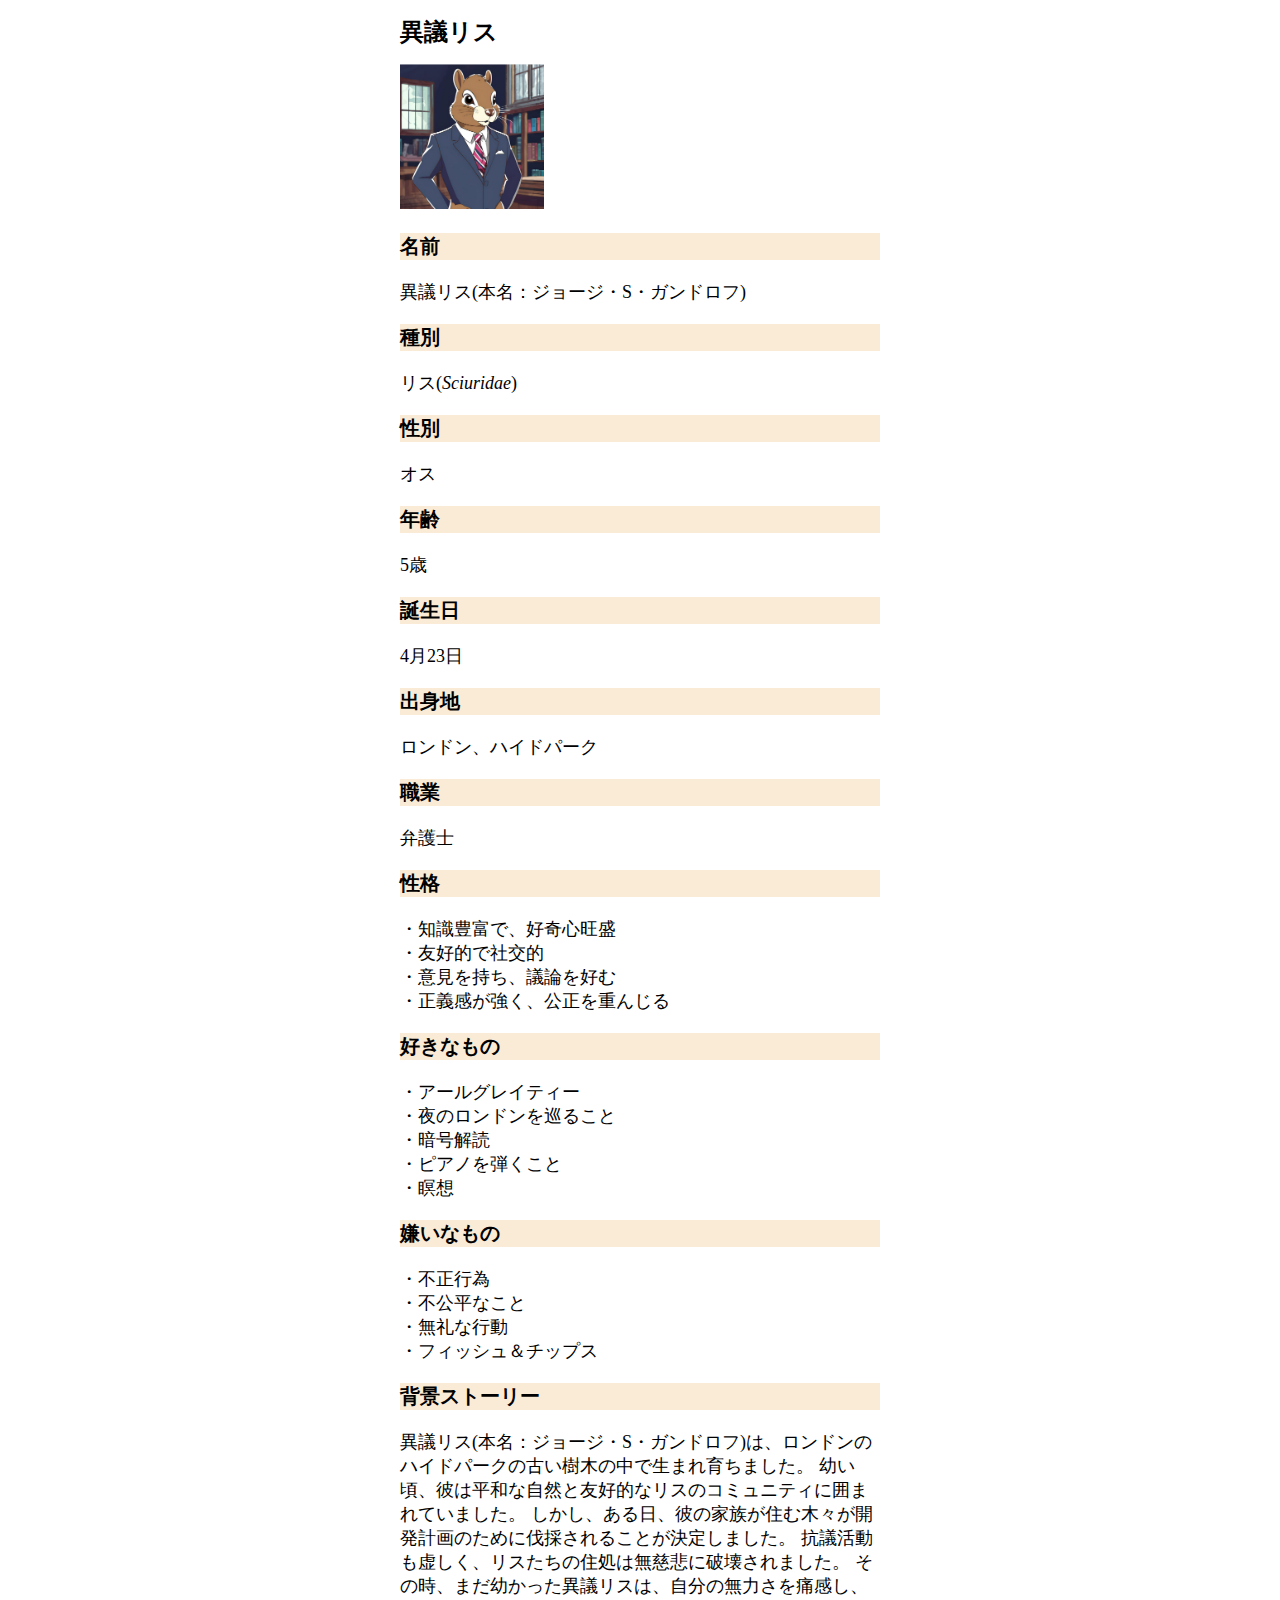
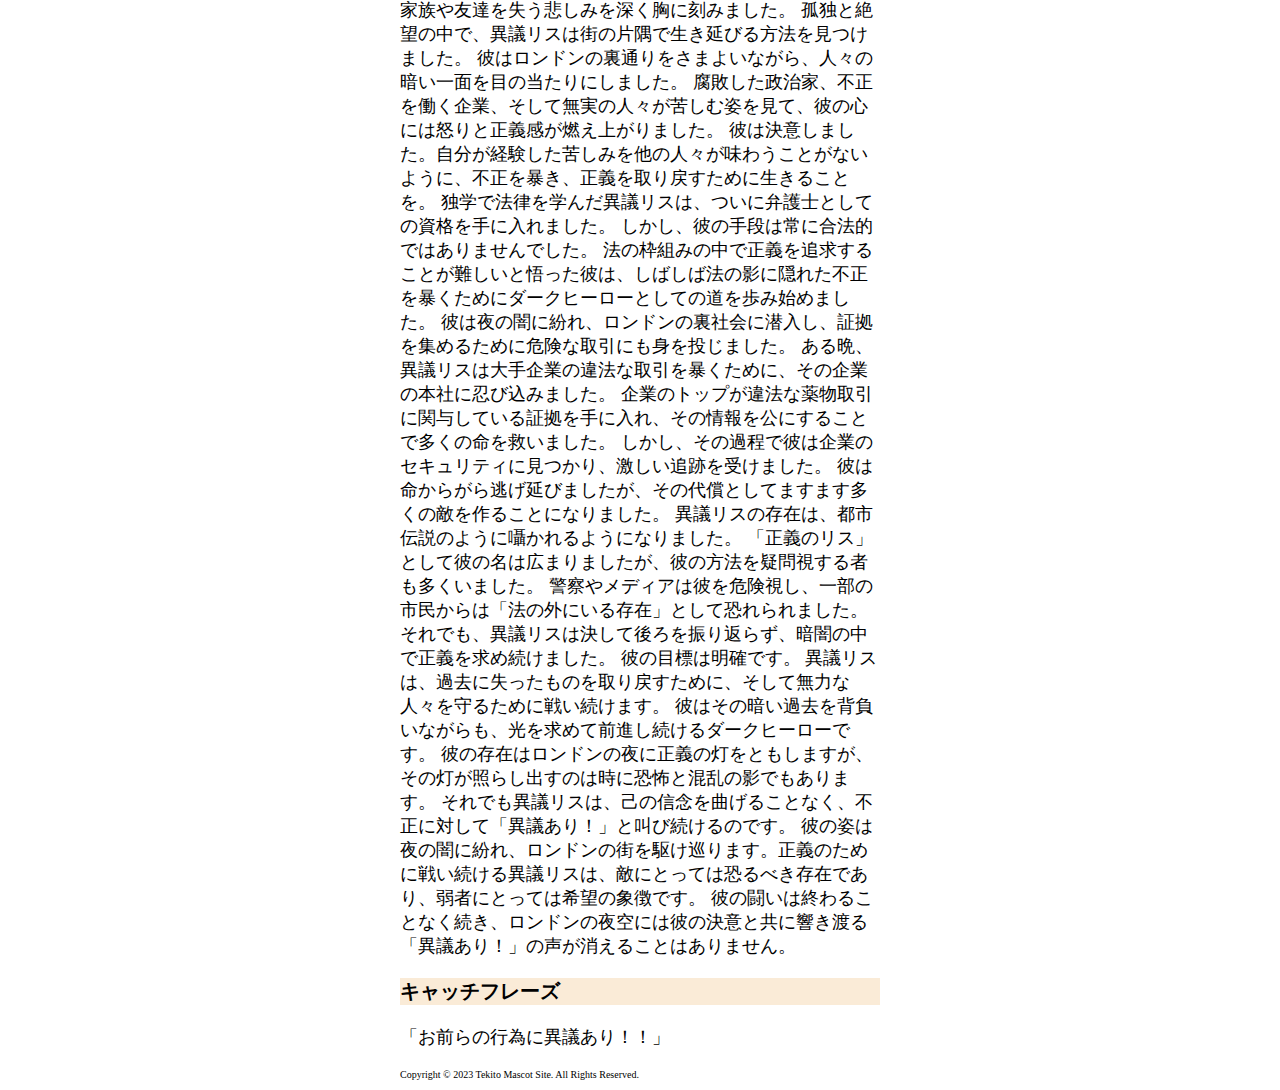
==== index.html @ c657bfdb "Update and rename info.html to index.html" ====
<!DOCTYPE html>
<html lang="en">
<head>
    <meta charset="UTF-8">
    <meta name="viewport" content="width=device-width, initial-scale=1.0">
    <title>異議リス/プロフィール</title>
    <link href="style/info.css" rel="stylesheet">
</head>
<body>
    <h1>異議リス</h1>
    <div class="images">
        <img src="images/異議リスpng.png" alt="異議リス" class="igirisu">
    </div>
    <div class="profile">
        <p class="topic" id="name">
            名前
        </p>
        <p class="content" id="nameC">
            異議リス(本名：ジョージ・S・ガンドロフ)
        </p>
        <p class="topic" id="species">
            種別
        </p>
        <p class="content" id="speciesC">
            リス(<i>Sciuridae</i>)
        </p>
        <p class="topic" id="sex">
            性別
        </p>
        <p class="content" id="sexC">
            オス
        </p>
        <p class="topic" id="years">
            年齢
        </p>
        <p class="content" id="yearsC">
            5歳
        </p>
        <p class="topic" id="birthday">
            誕生日
        </p>
        <p class="content" id="birthdayC">
            4月23日
        </p>
        <p class="topic" id="from">
            出身地
        </p>
        <p class="content" id="fromC">
            ロンドン、ハイドパーク
        </p>
        <p class="topic" id="work">
            職業
        </p>
        <p class="content" id="workC">
            弁護士
        </p>
        <p class="topic" id="character">
            性格
        </p>
        <p class="content" id="caracterC">
            ・知識豊富で、好奇心旺盛<br>
            ・友好的で社交的<br>
            ・意見を持ち、議論を好む<br>
            ・正義感が強く、公正を重んじる
        </p>
        <p class="topic" id="like">
            好きなもの
        </p>
        <p class="content" id="likeC">
            ・アールグレイティー<br>
            ・夜のロンドンを巡ること<br>
            ・暗号解読<br>
            ・ピアノを弾くこと<br>
            ・瞑想            
        </p>
        <p class="topic" id="hate">
            嫌いなもの
        </p>
        <p class="content" id="hateC">
            ・不正行為<br>
            ・不公平なこと<br>
            ・無礼な行動<br>
            ・フィッシュ＆チップス
        </p>
        <p class="topic" id="story">
            背景ストーリー
        </p>
        <p class="content" id="storyC">
            異議リス(本名：ジョージ・S・ガンドロフ)は、ロンドンのハイドパークの古い樹木の中で生まれ育ちました。
            幼い頃、彼は平和な自然と友好的なリスのコミュニティに囲まれていました。
            しかし、ある日、彼の家族が住む木々が開発計画のために伐採されることが決定しました。
            抗議活動も虚しく、リスたちの住処は無慈悲に破壊されました。
            その時、まだ幼かった異議リスは、自分の無力さを痛感し、家族や友達を失う悲しみを深く胸に刻みました。
            孤独と絶望の中で、異議リスは街の片隅で生き延びる方法を見つけました。
            彼はロンドンの裏通りをさまよいながら、人々の暗い一面を目の当たりにしました。
            腐敗した政治家、不正を働く企業、そして無実の人々が苦しむ姿を見て、彼の心には怒りと正義感が燃え上がりました。
            彼は決意しました。自分が経験した苦しみを他の人々が味わうことがないように、不正を暴き、正義を取り戻すために生きることを。
            独学で法律を学んだ異議リスは、ついに弁護士としての資格を手に入れました。
            しかし、彼の手段は常に合法的ではありませんでした。
            法の枠組みの中で正義を追求することが難しいと悟った彼は、しばしば法の影に隠れた不正を暴くためにダークヒーローとしての道を歩み始めました。
            彼は夜の闇に紛れ、ロンドンの裏社会に潜入し、証拠を集めるために危険な取引にも身を投じました。
            ある晩、異議リスは大手企業の違法な取引を暴くために、その企業の本社に忍び込みました。
            企業のトップが違法な薬物取引に関与している証拠を手に入れ、その情報を公にすることで多くの命を救いました。
            しかし、その過程で彼は企業のセキュリティに見つかり、激しい追跡を受けました。
            彼は命からがら逃げ延びましたが、その代償としてますます多くの敵を作ることになりました。
            異議リスの存在は、都市伝説のように囁かれるようになりました。
            「正義のリス」として彼の名は広まりましたが、彼の方法を疑問視する者も多くいました。
            警察やメディアは彼を危険視し、一部の市民からは「法の外にいる存在」として恐れられました。
            それでも、異議リスは決して後ろを振り返らず、暗闇の中で正義を求め続けました。
            彼の目標は明確です。
            異議リスは、過去に失ったものを取り戻すために、そして無力な人々を守るために戦い続けます。
            彼はその暗い過去を背負いながらも、光を求めて前進し続けるダークヒーローです。
            彼の存在はロンドンの夜に正義の灯をともしますが、その灯が照らし出すのは時に恐怖と混乱の影でもあります。
            それでも異議リスは、己の信念を曲げることなく、不正に対して「異議あり！」と叫び続けるのです。
            彼の姿は夜の闇に紛れ、ロンドンの街を駆け巡ります。正義のために戦い続ける異議リスは、敵にとっては恐るべき存在であり、弱者にとっては希望の象徴です。
            彼の闘いは終わることなく続き、ロンドンの夜空には彼の決意と共に響き渡る「異議あり！」の声が消えることはありません。
        </p>
        <p class="topic" id="phrase">
            キャッチフレーズ
        </p>
        <p class="content" id="phraseC">
            「お前らの行為に異議あり！！」
        </p>
    </div>
    <footer>
        <small>
          Copyright © 2023 Tekito Mascot Site. All Rights Reserved.
        </small>
      </footer>
</body>
</html>
<script type="text/javascript" src="info.js"></script>
---- style/info.css ----
body{
    margin-left: 400px;
    margin-right: 400px;
    font-size: 12px;
}
.topic{
    font-size: 20px;
    font-weight: bold;
    background-color: antiquewhite;
}

.content{
    font-size:18px
}
.igirisu{
    height: 30%;
    width:  30%;
}
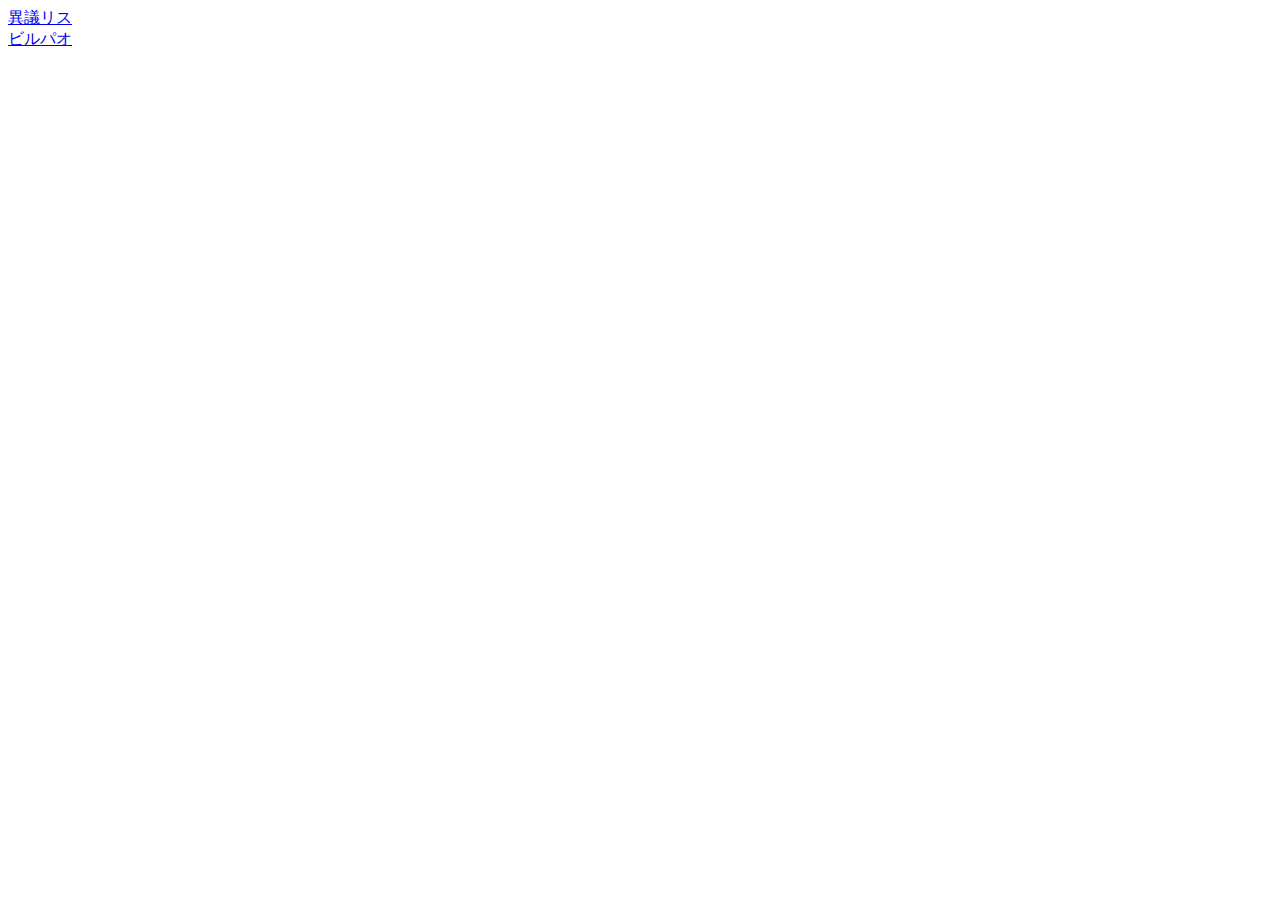
==== commit 951b394d: "Add files via upload" ====
--- a/index.html
+++ b/index.html
@@ -3,130 +3,11 @@
 <head>
     <meta charset="UTF-8">
     <meta name="viewport" content="width=device-width, initial-scale=1.0">
-    <title>異議リス/プロフィール</title>
-    <link href="style/info.css" rel="stylesheet">
+    <title>空想マスコット/メニュー</title>
 </head>
 <body>
-    <h1>異議リス</h1>
-    <div class="images">
-        <img src="images/異議リスpng.png" alt="異議リス" class="igirisu">
-    </div>
-    <div class="profile">
-        <p class="topic" id="name">
-            名前
-        </p>
-        <p class="content" id="nameC">
-            異議リス(本名：ジョージ・S・ガンドロフ)
-        </p>
-        <p class="topic" id="species">
-            種別
-        </p>
-        <p class="content" id="speciesC">
-            リス(<i>Sciuridae</i>)
-        </p>
-        <p class="topic" id="sex">
-            性別
-        </p>
-        <p class="content" id="sexC">
-            オス
-        </p>
-        <p class="topic" id="years">
-            年齢
-        </p>
-        <p class="content" id="yearsC">
-            5歳
-        </p>
-        <p class="topic" id="birthday">
-            誕生日
-        </p>
-        <p class="content" id="birthdayC">
-            4月23日
-        </p>
-        <p class="topic" id="from">
-            出身地
-        </p>
-        <p class="content" id="fromC">
-            ロンドン、ハイドパーク
-        </p>
-        <p class="topic" id="work">
-            職業
-        </p>
-        <p class="content" id="workC">
-            弁護士
-        </p>
-        <p class="topic" id="character">
-            性格
-        </p>
-        <p class="content" id="caracterC">
-            ・知識豊富で、好奇心旺盛<br>
-            ・友好的で社交的<br>
-            ・意見を持ち、議論を好む<br>
-            ・正義感が強く、公正を重んじる
-        </p>
-        <p class="topic" id="like">
-            好きなもの
-        </p>
-        <p class="content" id="likeC">
-            ・アールグレイティー<br>
-            ・夜のロンドンを巡ること<br>
-            ・暗号解読<br>
-            ・ピアノを弾くこと<br>
-            ・瞑想            
-        </p>
-        <p class="topic" id="hate">
-            嫌いなもの
-        </p>
-        <p class="content" id="hateC">
-            ・不正行為<br>
-            ・不公平なこと<br>
-            ・無礼な行動<br>
-            ・フィッシュ＆チップス
-        </p>
-        <p class="topic" id="story">
-            背景ストーリー
-        </p>
-        <p class="content" id="storyC">
-            異議リス(本名：ジョージ・S・ガンドロフ)は、ロンドンのハイドパークの古い樹木の中で生まれ育ちました。
-            幼い頃、彼は平和な自然と友好的なリスのコミュニティに囲まれていました。
-            しかし、ある日、彼の家族が住む木々が開発計画のために伐採されることが決定しました。
-            抗議活動も虚しく、リスたちの住処は無慈悲に破壊されました。
-            その時、まだ幼かった異議リスは、自分の無力さを痛感し、家族や友達を失う悲しみを深く胸に刻みました。
-            孤独と絶望の中で、異議リスは街の片隅で生き延びる方法を見つけました。
-            彼はロンドンの裏通りをさまよいながら、人々の暗い一面を目の当たりにしました。
-            腐敗した政治家、不正を働く企業、そして無実の人々が苦しむ姿を見て、彼の心には怒りと正義感が燃え上がりました。
-            彼は決意しました。自分が経験した苦しみを他の人々が味わうことがないように、不正を暴き、正義を取り戻すために生きることを。
-            独学で法律を学んだ異議リスは、ついに弁護士としての資格を手に入れました。
-            しかし、彼の手段は常に合法的ではありませんでした。
-            法の枠組みの中で正義を追求することが難しいと悟った彼は、しばしば法の影に隠れた不正を暴くためにダークヒーローとしての道を歩み始めました。
-            彼は夜の闇に紛れ、ロンドンの裏社会に潜入し、証拠を集めるために危険な取引にも身を投じました。
-            ある晩、異議リスは大手企業の違法な取引を暴くために、その企業の本社に忍び込みました。
-            企業のトップが違法な薬物取引に関与している証拠を手に入れ、その情報を公にすることで多くの命を救いました。
-            しかし、その過程で彼は企業のセキュリティに見つかり、激しい追跡を受けました。
-            彼は命からがら逃げ延びましたが、その代償としてますます多くの敵を作ることになりました。
-            異議リスの存在は、都市伝説のように囁かれるようになりました。
-            「正義のリス」として彼の名は広まりましたが、彼の方法を疑問視する者も多くいました。
-            警察やメディアは彼を危険視し、一部の市民からは「法の外にいる存在」として恐れられました。
-            それでも、異議リスは決して後ろを振り返らず、暗闇の中で正義を求め続けました。
-            彼の目標は明確です。
-            異議リスは、過去に失ったものを取り戻すために、そして無力な人々を守るために戦い続けます。
-            彼はその暗い過去を背負いながらも、光を求めて前進し続けるダークヒーローです。
-            彼の存在はロンドンの夜に正義の灯をともしますが、その灯が照らし出すのは時に恐怖と混乱の影でもあります。
-            それでも異議リスは、己の信念を曲げることなく、不正に対して「異議あり！」と叫び続けるのです。
-            彼の姿は夜の闇に紛れ、ロンドンの街を駆け巡ります。正義のために戦い続ける異議リスは、敵にとっては恐るべき存在であり、弱者にとっては希望の象徴です。
-            彼の闘いは終わることなく続き、ロンドンの夜空には彼の決意と共に響き渡る「異議あり！」の声が消えることはありません。
-        </p>
-        <p class="topic" id="phrase">
-            キャッチフレーズ
-        </p>
-        <p class="content" id="phraseC">
-            「お前らの行為に異議あり！！」
-        </p>
-    </div>
-    <footer>
-        <small>
-          Copyright © 2023 Tekito Mascot Site. All Rights Reserved.
-        </small>
-      </footer>
+    <a href="https://karasawauni.github.io/mascot.github.io/igirisu.html">異議リス</a><br>
+    <a href="https://karasawauni.github.io/mascot.github.io/birupao.html">ビルパオ</a>
+    
 </body>
-</html>
-<script type="text/javascript" src="info.js"></script>
+</html>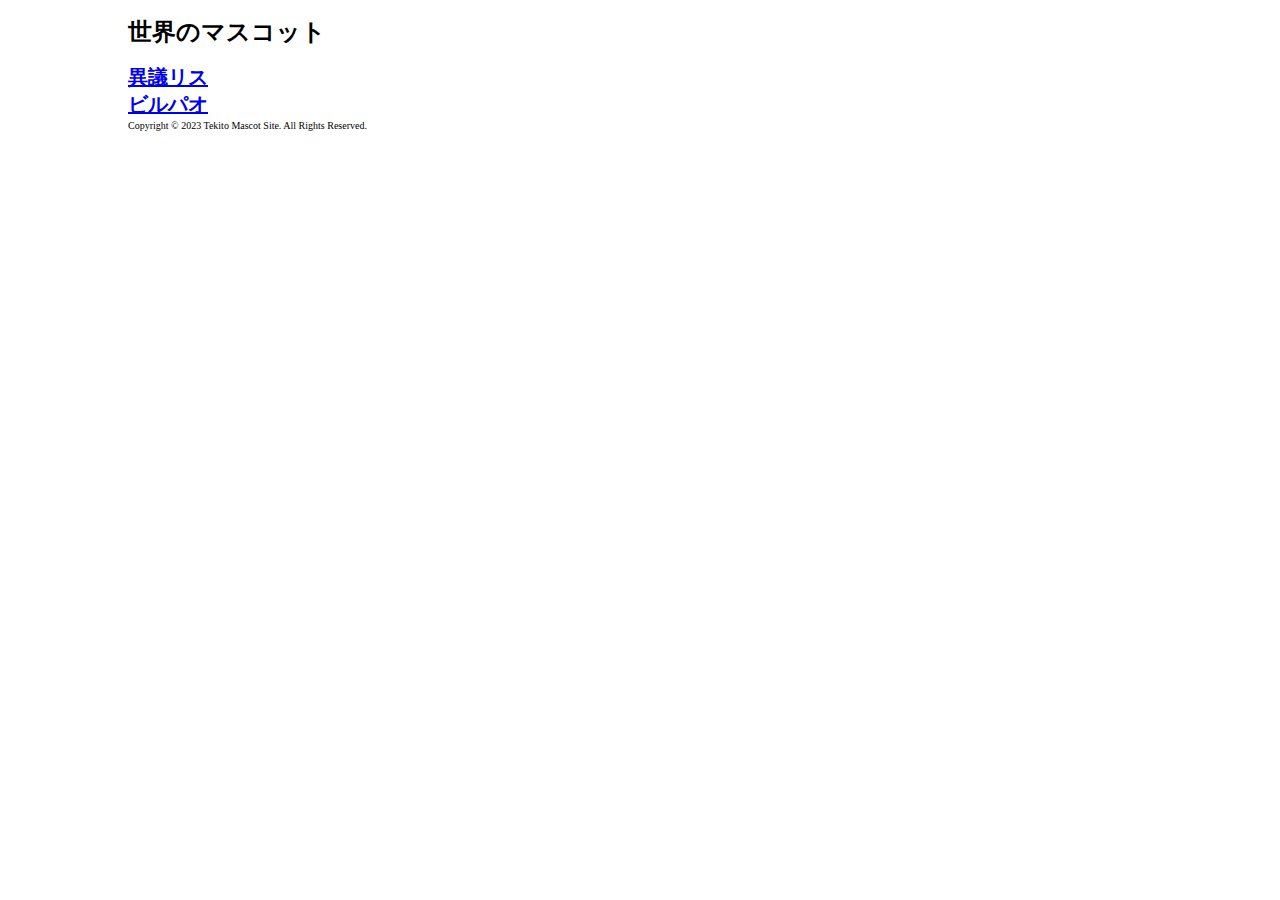
==== commit d29b763a: "Add files via upload" ====
--- a/index.html
+++ b/index.html
@@ -3,11 +3,19 @@
 <head>
     <meta charset="UTF-8">
     <meta name="viewport" content="width=device-width, initial-scale=1.0">
-    <title>空想マスコット/メニュー</title>
+    <title>世界のマスコット/メニュー</title>
+    <link href="style/index.css" rel="stylesheet">
 </head>
 <body>
+    <h1>世界のマスコット</h1>
+    <div class="topic">
     <a href="https://karasawauni.github.io/mascot.github.io/igirisu.html">異議リス</a><br>
     <a href="https://karasawauni.github.io/mascot.github.io/birupao.html">ビルパオ</a>
-    
+    </div>
+    <footer>
+        <small>
+            Copyright © 2023 Tekito Mascot Site. All Rights Reserved.
+        </small>
+    </footer>
 </body>
 </html>--- a/style/index.css
+++ b/style/index.css
@@ -0,0 +1,9 @@
+body{
+    font-size: 12px;
+    margin-left: 10%;
+    margin-right: 10%; 
+}
+.topic{
+    font-size: 20px;
+    font-weight: bold;
+}
